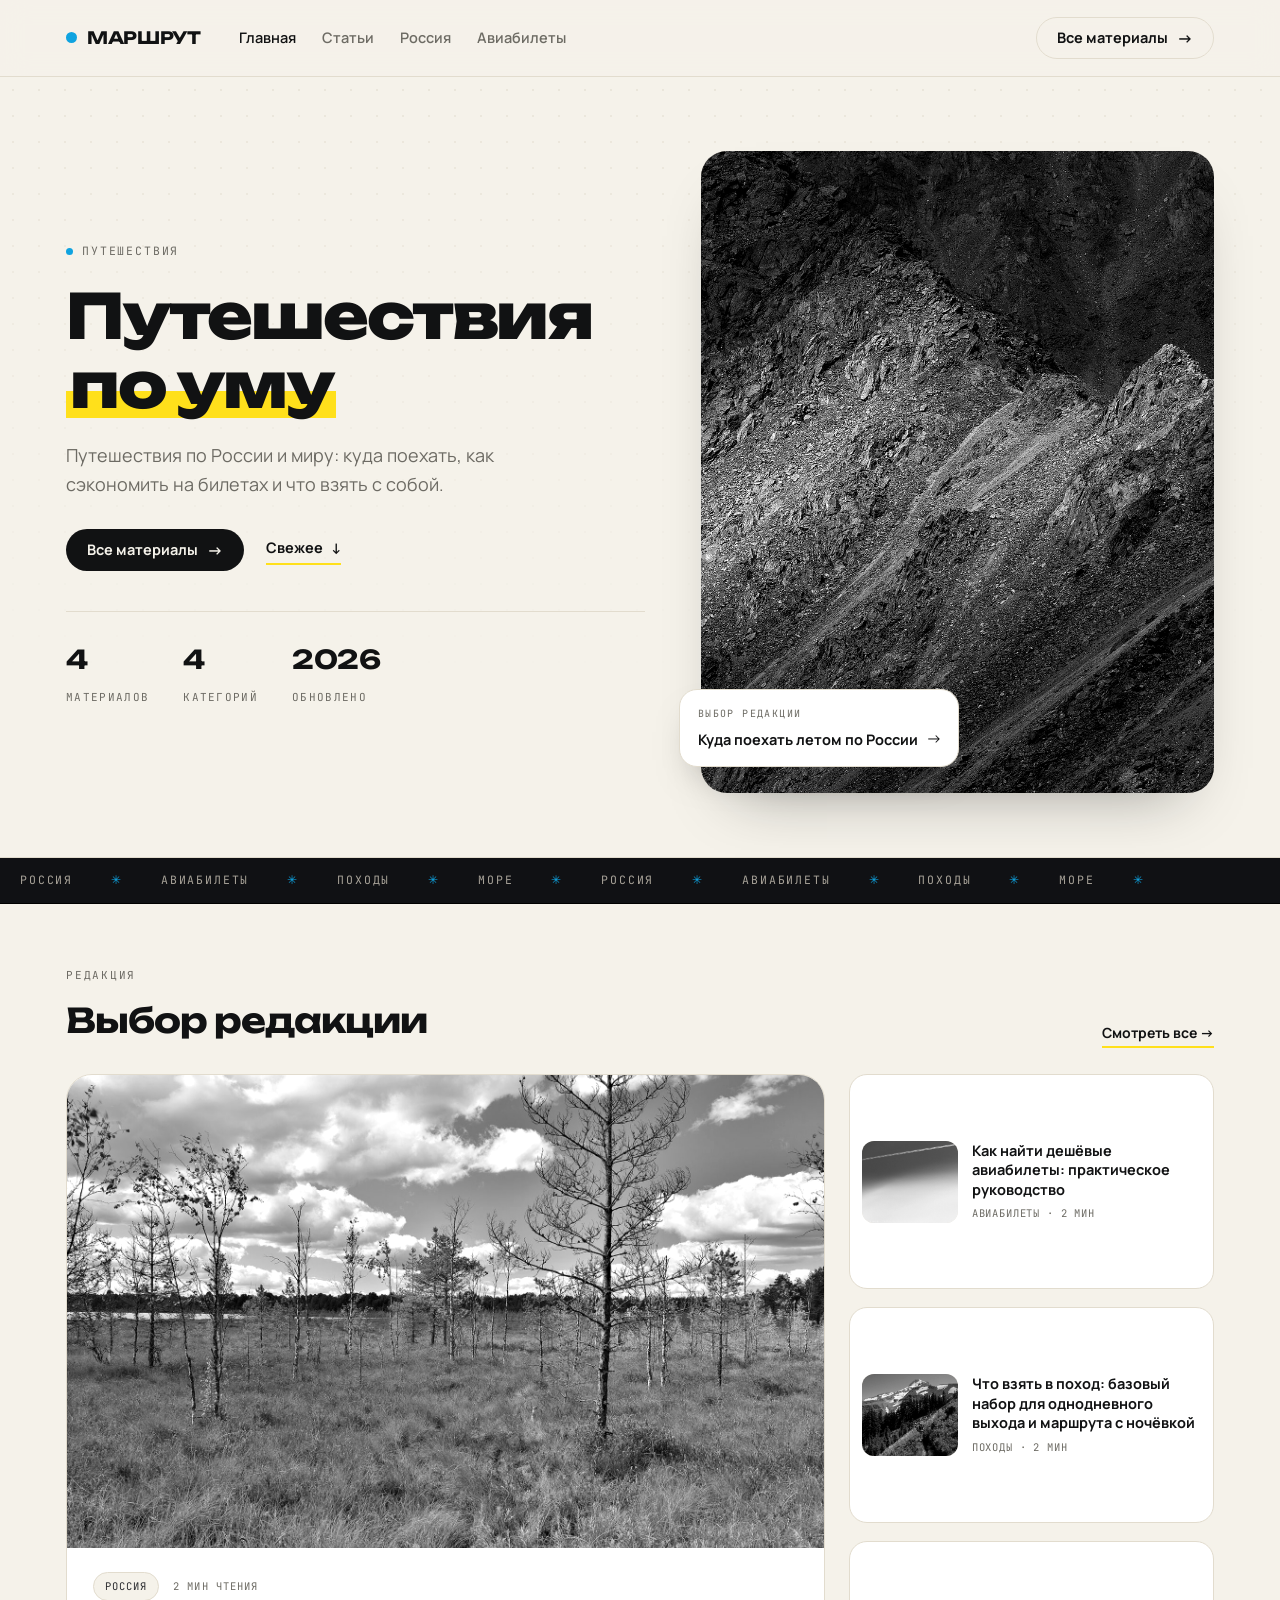
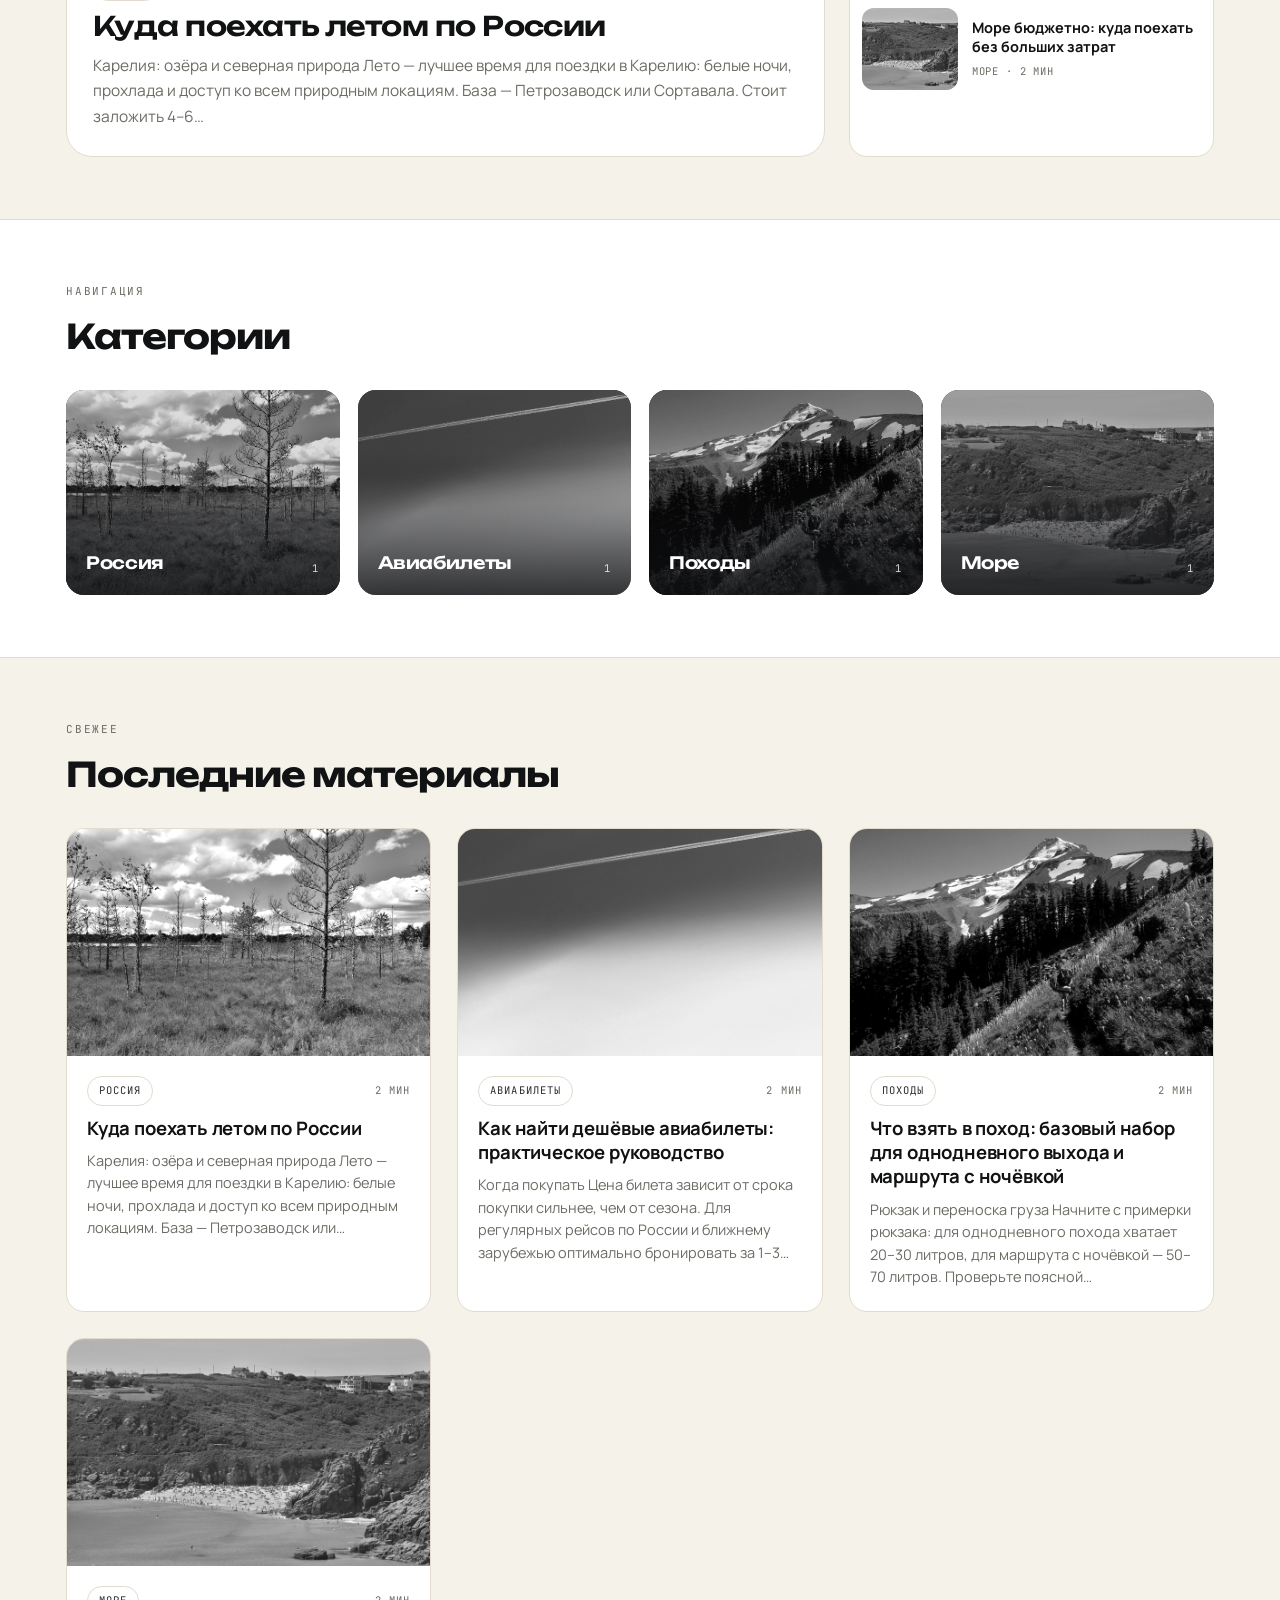
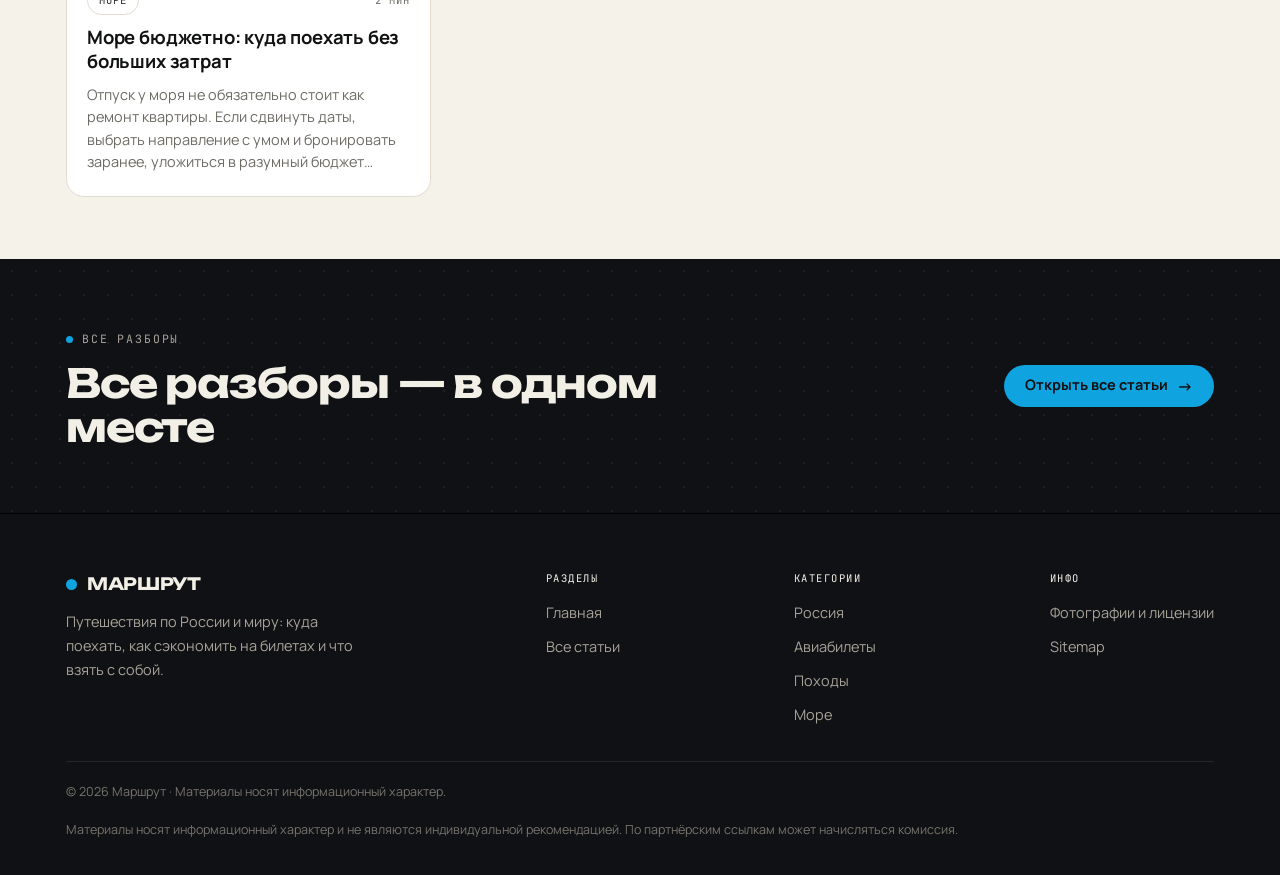
==== index.html @ edaa0ed2 "deploy travel" ====
<!doctype html>
<html lang="ru">
<head>
<meta charset="utf-8">
<meta name="viewport" content="width=device-width, initial-scale=1">
<title>Маршрут</title>
<meta name="description" content="Куда поехать, как найти дешёвые билеты и собраться в поездку.">
<meta name="keywords" content="путешествия, билеты, поход, отпуск, маршруты, Россия">
<meta name="robots" content="index, follow">
<meta property="og:title" content="Маршрут">
<meta property="og:description" content="Куда поехать, как найти дешёвые билеты и собраться в поездку.">
<meta property="og:type" content="website">
<meta property="og:site_name" content="Маршрут">
<meta property="og:image" content="https://gogi29.github.io/travel/img/cover.jpg"><meta name="twitter:card" content="summary_large_image">
<meta name="theme-color" content="#F5F2EA">
<link rel="canonical" href="https://gogi29.github.io/travel/index.html">
<link rel="icon" href="data:image/svg+xml,<svg xmlns='http://www.w3.org/2000/svg' viewBox='0 0 100 100'><rect width='100' height='100' rx='26' fill='%23111213'/><circle cx='50' cy='50' r='21' fill='%23FFD23F'/></svg>">
<link rel="preconnect" href="https://fonts.googleapis.com">
<link rel="preconnect" href="https://fonts.gstatic.com" crossorigin>
<link href="https://fonts.googleapis.com/css2?family=Lora:ital,wght@0,500;1,500&family=Manrope:wght@400;500;600;700;800&family=Unbounded:wght@400;500;600;700;800&family=JetBrains+Mono:wght@400;500&display=swap" rel="stylesheet">
<link rel="stylesheet" href="style.css">
<style>:root{--acc:#0FA3E0;--acc-ink:#111213;}</style>
</head>
<body><header class="hdr"><div class="wrap hdr-in">
<a class="brand" href="index.html"><i></i>Маршрут</a>
<nav class="nav"><a href="index.html" class="on">Главная</a><a href="all.html" class="">Статьи</a><a href="all.html">Россия</a><a href="all.html">Авиабилеты</a></nav>
<a class="btn btn-ghost" href="all.html">Все материалы <span class="ar">→</span></a>
</div></header><section class="hero"><div class="wrap hero-grid">
<div class="hero-copy">
  <div class="eyebrow"><b></b>путешествия</div>
  <h1>Путешествия <span class="hl">по уму</span></h1>
  <p class="hero-p">Путешествия по России и миру: куда поехать, как сэкономить на билетах и что взять с собой.</p>
  <div class="hero-actions">
    <a class="btn btn-solid" href="all.html">Все материалы <span class="ar">→</span></a>
    <a class="link-arrow" href="#latest">Свежее <span>↓</span></a>
  </div>
  <div class="stats">
  <div class="stat"><b>4</b><span>материалов</span></div>
  <div class="stat"><b>4</b><span>категорий</span></div>
  <div class="stat"><b>2026</b><span>обновлено</span></div>
</div>
</div>
<div class="hero-media">
  <div class="frame"><img src="img/cover.jpg" alt="Маршрут"></div>
  <a class="hero-card" href="kuda-poehat-letom-po-rossii.html">
  <span class="mini-label">Выбор редакции</span>
  <b>Куда поехать летом по России</b>
  <span class="ar">→</span>
</a>
</div>
</div></section>
<div class="ticker"><div class="ticker-track"><span>Россия</span><b>✳</b><span>Авиабилеты</span><b>✳</b><span>Походы</span><b>✳</b><span>Море</span><b>✳</b><span>Россия</span><b>✳</b><span>Авиабилеты</span><b>✳</b><span>Походы</span><b>✳</b><span>Море</span><b>✳</b></div></div>
<section class="sec"><div class="wrap">
  <div class="sec-head"><div><div class="kicker">Редакция</div><h2>Выбор редакции</h2></div><a class="more" href="all.html">Смотреть все →</a></div>
  <div class="feature">
  <a class="feature-main" href="kuda-poehat-letom-po-rossii.html">
    <div class="pic "><img src="img/01-letom-po-rossii.jpg" alt="Куда поехать летом по России" loading="lazy" decoding="async"></div>
    <div class="feature-txt">
      <div class="meta-line"><span class="chip">Россия</span><span>2 мин чтения</span></div>
      <h3>Куда поехать летом по России</h3>
      <p>Карелия: озёра и северная природа Лето — лучшее время для поездки в Карелию: белые ночи, прохлада и доступ ко всем природным локациям. База — Петрозаводск или Сортавала. Стоит заложить 4–6…</p>
    </div>
  </a>
  <div class="feature-side"><a class="mini" href="kak-nayti-deshevye-aviabilety-prakticheskoe-rukovodstvo.html">
  <div class="pic "><img src="img/02-deshevye-bilety.jpg" alt="Как найти дешёвые авиабилеты: практическое руководство" loading="lazy" decoding="async"></div>
  <div><b>Как найти дешёвые авиабилеты: практическое руководство</b><span class="meta">Авиабилеты · 2 мин</span></div>
</a><a class="mini" href="chto-vzyat-v-pohod-bazovyy-nabor-dlya-odnodnevnogo-vyhoda-i-marshruta-s-nochevko.html">
  <div class="pic "><img src="img/03-pohod.jpg" alt="Что взять в поход: базовый набор для однодневного выхода и маршрута с ночёвкой" loading="lazy" decoding="async"></div>
  <div><b>Что взять в поход: базовый набор для однодневного выхода и маршрута с ночёвкой</b><span class="meta">Походы · 2 мин</span></div>
</a><a class="mini" href="more-byudzhetno-kuda-poehat-bez-bolshih-zatrat.html">
  <div class="pic "><img src="img/04-more-byudzhetno.jpg" alt="Море бюджетно: куда поехать без больших затрат" loading="lazy" decoding="async"></div>
  <div><b>Море бюджетно: куда поехать без больших затрат</b><span class="meta">Море · 2 мин</span></div>
</a></div>
</div>
</div></section>
<section class="sec" style="background:var(--card);border-top:1px solid var(--line);border-bottom:1px solid var(--line)"><div class="wrap">
  <div class="sec-head"><div><div class="kicker">Навигация</div><h2>Категории</h2></div></div>
  <div class="cats"><a class="cat" href="all.html"><img src="img/01-letom-po-rossii.jpg" alt="Россия" loading="lazy"><span class="in"><span class="nm">Россия</span><span class="ct">1</span></span></a><a class="cat" href="all.html"><img src="img/02-deshevye-bilety.jpg" alt="Авиабилеты" loading="lazy"><span class="in"><span class="nm">Авиабилеты</span><span class="ct">1</span></span></a><a class="cat" href="all.html"><img src="img/03-pohod.jpg" alt="Походы" loading="lazy"><span class="in"><span class="nm">Походы</span><span class="ct">1</span></span></a><a class="cat" href="all.html"><img src="img/04-more-byudzhetno.jpg" alt="Море" loading="lazy"><span class="in"><span class="nm">Море</span><span class="ct">1</span></span></a></div>
</div></section>
<section class="sec" id="latest"><div class="wrap">
  <div class="sec-head"><div><div class="kicker">Свежее</div><h2>Последние материалы</h2></div></div>
  <div class="grid"><article class="card">
  <a href="kuda-poehat-letom-po-rossii.html"><div class="pic "><img src="img/01-letom-po-rossii.jpg" alt="Куда поехать летом по России" loading="lazy" decoding="async"></div></a>
  <div class="body">
    <div class="meta-line"><span class="chip">Россия</span><span>2 мин</span></div>
    <h3><a href="kuda-poehat-letom-po-rossii.html">Куда поехать летом по России</a></h3>
    <p class="ex">Карелия: озёра и северная природа Лето — лучшее время для поездки в Карелию: белые ночи, прохлада и доступ ко всем природным локациям. База — Петрозаводск или…</p>
  </div>
</article><article class="card">
  <a href="kak-nayti-deshevye-aviabilety-prakticheskoe-rukovodstvo.html"><div class="pic "><img src="img/02-deshevye-bilety.jpg" alt="Как найти дешёвые авиабилеты: практическое руководство" loading="lazy" decoding="async"></div></a>
  <div class="body">
    <div class="meta-line"><span class="chip">Авиабилеты</span><span>2 мин</span></div>
    <h3><a href="kak-nayti-deshevye-aviabilety-prakticheskoe-rukovodstvo.html">Как найти дешёвые авиабилеты: практическое руководство</a></h3>
    <p class="ex">Когда покупать Цена билета зависит от срока покупки сильнее, чем от сезона. Для регулярных рейсов по России и ближнему зарубежью оптимально бронировать за 1–3…</p>
  </div>
</article><article class="card">
  <a href="chto-vzyat-v-pohod-bazovyy-nabor-dlya-odnodnevnogo-vyhoda-i-marshruta-s-nochevko.html"><div class="pic "><img src="img/03-pohod.jpg" alt="Что взять в поход: базовый набор для однодневного выхода и маршрута с ночёвкой" loading="lazy" decoding="async"></div></a>
  <div class="body">
    <div class="meta-line"><span class="chip">Походы</span><span>2 мин</span></div>
    <h3><a href="chto-vzyat-v-pohod-bazovyy-nabor-dlya-odnodnevnogo-vyhoda-i-marshruta-s-nochevko.html">Что взять в поход: базовый набор для однодневного выхода и маршрута с ночёвкой</a></h3>
    <p class="ex">Рюкзак и переноска груза Начните с примерки рюкзака: для однодневного похода хватает 20–30 литров, для маршрута с ночёвкой — 50–70 литров. Проверьте поясной…</p>
  </div>
</article><article class="card">
  <a href="more-byudzhetno-kuda-poehat-bez-bolshih-zatrat.html"><div class="pic "><img src="img/04-more-byudzhetno.jpg" alt="Море бюджетно: куда поехать без больших затрат" loading="lazy" decoding="async"></div></a>
  <div class="body">
    <div class="meta-line"><span class="chip">Море</span><span>2 мин</span></div>
    <h3><a href="more-byudzhetno-kuda-poehat-bez-bolshih-zatrat.html">Море бюджетно: куда поехать без больших затрат</a></h3>
    <p class="ex">Отпуск у моря не обязательно стоит как ремонт квартиры. Если сдвинуть даты, выбрать направление с умом и бронировать заранее, уложиться в разумный бюджет…</p>
  </div>
</article></div>
</div></section>
<section class="band"><div class="wrap band-in">
  <div><div class="eyebrow"><b></b>все разборы</div><h2>Все разборы — в одном месте</h2></div>
  <a class="btn btn-accent" href="all.html">Открыть все статьи <span class="ar">→</span></a>
</div></section><footer class="ft"><div class="wrap">
<div class="ft-grid">
  <div style="max-width:340px">
    <a class="brand" href="index.html"><i></i>Маршрут</a>
    <p>Путешествия по России и миру: куда поехать, как сэкономить на билетах и что взять с собой.</p>
  </div>
  <div class="ft-col"><b>Разделы</b><a href="index.html">Главная</a><a href="all.html">Все статьи</a></div>
  <div class="ft-col"><b>Категории</b><a href="all.html">Россия</a><a href="all.html">Авиабилеты</a><a href="all.html">Походы</a><a href="all.html">Море</a></div>
  <div class="ft-col"><b>Инфо</b><a href="credits.html">Фотографии и лицензии</a><a href="sitemap.xml">Sitemap</a></div>
</div>
<div class="ft-bottom">
  <div>© 2026 Маршрут · Материалы носят информационный характер.</div>
  <div>Материалы носят информационный характер и не являются индивидуальной рекомендацией. По партнёрским ссылкам может начисляться комиссия.</div>
</div>
</div></footer>
</body></html>
---- style.css ----
:root{
  --paper:#F5F2EA; --card:#FFFFFF; --ink:#111213; --ink2:#2C2D31; --mut:#6D6B64;
  --line:#E2DCCE; --line2:#EAE5D9; --acc:#FFD23F; --acc-ink:#111213; --hl:#FFE01B;
  --dark:#101114; --dark-fg:#F2EFE7; --dark-mut:#A8A399;
  --r-lg:26px; --r-md:18px; --r-sm:12px;
  --shadow:0 30px 60px -34px rgba(17,18,19,.42);
  --font-d:'Unbounded','Manrope',system-ui,sans-serif;
  --font-b:'Manrope',system-ui,-apple-system,'Segoe UI',Arial,sans-serif;
  --font-s:'Lora',Georgia,'Times New Roman',serif;
  --font-m:'JetBrains Mono',ui-monospace,'Cascadia Mono',Consolas,monospace;
}
*{box-sizing:border-box}
html{scroll-behavior:smooth;-webkit-text-size-adjust:100%}
body{margin:0;background:var(--paper);color:var(--ink);font:17px/1.65 var(--font-b);-webkit-font-smoothing:antialiased}
img{max-width:100%;display:block}
a{color:inherit;text-decoration:none}
::selection{background:var(--hl);color:var(--acc-ink)}
.wrap{max-width:1200px;margin:0 auto;padding:0 26px}
.wrap-narrow{max-width:900px;margin:0 auto;padding:0 26px}

/* ---------- header ---------- */
.hdr{position:sticky;top:0;z-index:60;background:rgba(245,242,234,.86);backdrop-filter:saturate(140%) blur(14px);border-bottom:1px solid var(--line)}
.hdr-in{display:flex;align-items:center;gap:30px;height:76px}
.brand{display:inline-flex;align-items:center;gap:10px;font-family:var(--font-d);font-weight:700;font-size:17px;letter-spacing:-.02em;text-transform:uppercase}
.brand i{width:11px;height:11px;border-radius:50%;background:var(--acc);display:inline-block}
.nav{display:flex;gap:26px;margin-left:8px;font-size:14.5px;font-weight:600;color:var(--mut)}
.nav a{transition:color .18s}
.nav a:hover,.nav a.on{color:var(--ink)}
.hdr .btn{margin-left:auto}
.btn{display:inline-flex;align-items:center;gap:9px;padding:12px 20px;border-radius:999px;font-size:14.5px;font-weight:700;line-height:1;border:1px solid transparent;transition:transform .18s,background .18s,color .18s,border-color .18s;white-space:nowrap}
.btn:hover{transform:translateY(-1px)}
.btn-solid{background:var(--ink);color:var(--paper)}
.btn-accent{background:var(--acc);color:var(--acc-ink)}
.btn-ghost{border-color:var(--line);color:var(--ink);background:transparent}
.btn-ghost:hover{background:var(--card);border-color:var(--ink)}
.btn .ar{font-size:16px}

/* ---------- hero ---------- */
.hero{position:relative;overflow:hidden;border-bottom:1px solid var(--line)}
.hero:before{content:"";position:absolute;inset:0;pointer-events:none;
  background-image:radial-gradient(circle,var(--line) 1px,transparent 1.4px);background-size:26px 26px;
  -webkit-mask-image:linear-gradient(180deg,rgba(0,0,0,.55),transparent 78%);
  mask-image:linear-gradient(180deg,rgba(0,0,0,.55),transparent 78%)}
.hero-grid{position:relative;display:grid;grid-template-columns:1.06fr .94fr;gap:56px;align-items:center;padding:74px 26px 64px}
.eyebrow{display:inline-flex;align-items:center;gap:9px;font-family:var(--font-m);font-size:11.5px;letter-spacing:.16em;text-transform:uppercase;color:var(--mut)}
.eyebrow b{width:7px;height:7px;border-radius:50%;background:var(--acc);display:inline-block}
.hero h1{font-family:var(--font-d);font-weight:800;font-size:clamp(34px,5.2vw,62px);line-height:1.12;letter-spacing:-.035em;margin:18px 0 22px;max-width:16ch;text-wrap:balance}
.hl{background:linear-gradient(transparent 58%,var(--hl) 58%,var(--hl) 94%,transparent 94%);padding:0 .06em}
.hero-p{font-size:18px;line-height:1.6;color:var(--mut);max-width:44ch;margin:0 0 30px}
.hero-actions{display:flex;align-items:center;gap:22px;flex-wrap:wrap}
.link-arrow{font-size:14.5px;font-weight:700;display:inline-flex;gap:8px;align-items:center;border-bottom:2px solid var(--hl);padding-bottom:3px}
.stats{display:flex;gap:34px;margin-top:40px;padding-top:26px;border-top:1px solid var(--line);flex-wrap:wrap}
.stat b{display:block;font-family:var(--font-d);font-weight:700;font-size:26px;letter-spacing:-.02em}
.stat span{font-family:var(--font-m);font-size:11px;letter-spacing:.12em;text-transform:uppercase;color:var(--mut)}
.hero-media{position:relative}
.hero-media .frame{border-radius:var(--r-lg);overflow:hidden;box-shadow:var(--shadow);aspect-ratio:4/5;background:var(--line2)}
.hero-media img{width:100%;height:100%;object-fit:cover;filter:grayscale(1) contrast(1.06) brightness(1.02);transition:filter .45s ease}
.hero-media:hover img{filter:grayscale(0) contrast(1.02)}
.hero-card{position:absolute;left:-22px;bottom:26px;max-width:302px;background:var(--card);border:1px solid var(--line);border-radius:var(--r-md);padding:16px 18px 16px;box-shadow:0 18px 40px -22px rgba(17,18,19,.5);display:block;transition:transform .2s}
.hero-card:hover{transform:translateY(-3px)}
.hero-card .mini-label{font-family:var(--font-m);font-size:10px;letter-spacing:.14em;text-transform:uppercase;color:var(--mut);display:block;margin-bottom:7px}
.hero-card b{font-size:14.5px;line-height:1.35;display:block;font-weight:700;padding-right:22px}
.hero-card .ar{position:absolute;right:16px;bottom:14px;font-size:16px}

/* ---------- ticker ---------- */
.ticker{background:var(--dark);color:var(--dark-fg);overflow:hidden;border-bottom:1px solid #000}
.ticker-track{display:flex;gap:38px;padding:13px 0 13px 20px;width:max-content;animation:slide 34s linear infinite;font-family:var(--font-m);font-size:11.5px;letter-spacing:.16em;text-transform:uppercase;color:var(--dark-mut)}
.ticker-track b{color:var(--acc);font-weight:400}
@keyframes slide{to{transform:translateX(-50%)}}
@media(prefers-reduced-motion:reduce){.ticker-track{animation:none}}

/* ---------- sections ---------- */
.sec{padding:62px 0}
.sec-head{display:flex;align-items:flex-end;justify-content:space-between;gap:20px;margin-bottom:26px}
.sec-head h2{font-family:var(--font-d);font-weight:700;font-size:clamp(24px,3vw,34px);letter-spacing:-.03em;margin:0}
.sec-head .kicker{font-family:var(--font-m);font-size:11px;letter-spacing:.16em;text-transform:uppercase;color:var(--mut);margin-bottom:8px}
.more{font-size:14px;font-weight:700;display:inline-flex;gap:7px;align-items:center;border-bottom:2px solid var(--hl);padding-bottom:2px}

/* ---------- feature ---------- */
.feature{display:grid;grid-template-columns:1.35fr .65fr;gap:24px}
.feature-main{position:relative;border-radius:var(--r-lg);overflow:hidden;background:var(--card);border:1px solid var(--line);display:flex;flex-direction:column}
.feature-main .pic{aspect-ratio:16/10;overflow:hidden;background:var(--line2)}
.feature-main img{width:100%;height:100%;object-fit:cover;filter:grayscale(1) contrast(1.05);transition:transform .5s ease,filter .45s ease}
.feature-main:hover img{transform:scale(1.03);filter:grayscale(0) contrast(1.02)}
.feature-txt{padding:24px 26px 26px;display:flex;flex-direction:column;gap:10px}
.feature-txt h3{font-family:var(--font-d);font-weight:600;font-size:clamp(20px,2.2vw,27px);line-height:1.18;letter-spacing:-.02em;margin:0}
.feature-txt p{margin:0;color:var(--mut);font-size:15.5px}
.feature-side{display:flex;flex-direction:column;gap:18px}
.mini{display:grid;grid-template-columns:96px 1fr;gap:14px;align-items:center;background:var(--card);border:1px solid var(--line);border-radius:var(--r-md);padding:12px;transition:transform .2s,border-color .2s;flex:1}
.mini:hover{transform:translateY(-2px);border-color:var(--ink)}
.mini .pic{width:96px;height:82px;border-radius:12px;overflow:hidden;background:var(--line2)}
.mini img{width:100%;height:100%;object-fit:cover;filter:grayscale(1) contrast(1.05);transition:filter .4s ease}
.mini:hover img{filter:grayscale(0)}
.mini b{font-size:14.5px;line-height:1.35;display:block;font-weight:700}
.mini .meta{font-family:var(--font-m);font-size:10.5px;letter-spacing:.08em;text-transform:uppercase;color:var(--mut);margin-top:6px;display:block}

/* ---------- chips / meta ---------- */
.chip{display:inline-flex;align-items:center;padding:5px 11px;border-radius:999px;background:var(--paper);border:1px solid var(--line);font-family:var(--font-m);font-size:10.5px;letter-spacing:.1em;text-transform:uppercase;color:var(--ink2)}
.meta-line{display:flex;gap:14px;align-items:center;font-family:var(--font-m);font-size:10.5px;letter-spacing:.1em;text-transform:uppercase;color:var(--mut)}

/* ---------- categories ---------- */
.cats{display:grid;grid-template-columns:repeat(auto-fit,minmax(215px,1fr));gap:18px}
.cat{position:relative;border-radius:var(--r-md);overflow:hidden;aspect-ratio:4/3;display:flex;align-items:flex-end;background:var(--ink)}
.cat img{position:absolute;inset:0;width:100%;height:100%;object-fit:cover;opacity:.85;filter:grayscale(1) contrast(1.06);transition:transform .5s,opacity .3s,filter .45s ease}
.cat:after{content:"";position:absolute;inset:0;background:linear-gradient(180deg,rgba(16,17,20,0) 30%,rgba(16,17,20,.82))}
.cat:hover img{transform:scale(1.05);opacity:.95;filter:grayscale(0)}
.cat .in{position:relative;z-index:2;padding:18px 20px;color:#fff;display:flex;align-items:flex-end;justify-content:space-between;width:100%;gap:8px}
.cat .nm{font-family:var(--font-d);font-weight:600;font-size:17px;letter-spacing:-.02em}
.cat .ct{font-family:var(--font-m);font-size:10.5px;letter-spacing:.1em;text-transform:uppercase;opacity:.8}

/* ---------- cards grid ---------- */
.grid{display:grid;grid-template-columns:repeat(auto-fill,minmax(300px,1fr));gap:26px}
.card{display:flex;flex-direction:column;background:var(--card);border:1px solid var(--line);border-radius:var(--r-md);overflow:hidden;transition:transform .22s,border-color .22s;height:100%}
.card:hover{transform:translateY(-3px);border-color:var(--ink)}
.card .pic{aspect-ratio:16/10;overflow:hidden;background:var(--line2)}
.card .pic img{width:100%;height:100%;object-fit:cover;filter:grayscale(1) contrast(1.05);transition:transform .55s,filter .45s ease}
.card:hover .pic img{transform:scale(1.04);filter:grayscale(0) contrast(1.02)}
.card .body{padding:18px 20px 22px;display:flex;flex-direction:column;gap:10px;flex:1}
.card h3{font-size:18.5px;line-height:1.32;font-weight:700;margin:0;letter-spacing:-.01em}
.card .ex{color:var(--mut);font-size:14.5px;line-height:1.55;flex:1;margin:0}
.card .meta-line{justify-content:space-between;margin-top:2px}
.card .chip{background:transparent}

/* ---------- band ---------- */
.band{background:var(--dark);color:var(--dark-fg);padding:64px 0;position:relative;overflow:hidden}
.band:before{content:"";position:absolute;inset:0;background-image:radial-gradient(circle,rgba(255,255,255,.09) 1px,transparent 1.4px);background-size:24px 24px;opacity:.7}
.band-in{position:relative;display:flex;align-items:center;justify-content:space-between;gap:40px;flex-wrap:wrap}
.band h2{font-family:var(--font-d);font-weight:700;font-size:clamp(24px,3.4vw,40px);line-height:1.1;letter-spacing:-.03em;margin:10px 0 0;max-width:20ch}
.band .eyebrow{color:var(--dark-mut)}
.band .eyebrow b{background:var(--acc)}

/* ---------- footer ---------- */
.ft{background:var(--dark);color:var(--dark-fg);padding:56px 0 34px;border-top:1px solid #000}
.ft-grid{display:flex;gap:60px;justify-content:space-between;flex-wrap:wrap;margin-bottom:34px}
.ft .brand{color:var(--dark-fg)}
.ft .brand i{background:var(--acc)}
.ft p{color:var(--dark-mut);font-size:14.5px;max-width:34ch;margin:12px 0 0}
.ft-col{display:flex;flex-direction:column;gap:10px;font-size:14.5px;color:var(--dark-mut)}
.ft-col b{color:var(--dark-fg);font-family:var(--font-m);font-size:10.5px;letter-spacing:.14em;text-transform:uppercase;margin-bottom:4px;font-weight:400}
.ft-col a:hover{color:var(--acc)}
.ft-bottom{border-top:1px solid #24262B;padding-top:20px;display:flex;justify-content:space-between;gap:18px;flex-wrap:wrap;font-size:12.5px;color:#77746D}
.ft-bottom a{color:#9A968D}

/* ---------- article ---------- */
.crumbs{display:flex;gap:10px;align-items:center;font-family:var(--font-m);font-size:10.5px;letter-spacing:.1em;text-transform:uppercase;color:var(--mut);padding-top:26px}
.crumbs a:hover{color:var(--ink)}
.art-head{padding:26px 0 34px}
.art-head h1{font-family:var(--font-d);font-weight:800;font-size:clamp(28px,4.4vw,52px);line-height:1.12;letter-spacing:-.035em;margin:16px 0 18px;max-width:26ch;text-wrap:balance}
.art-head .meta-line{flex-wrap:wrap}
.art-cover{margin:0 auto 8px;max-width:1200px;padding:0 26px}
.art-cover .pic{border-radius:var(--r-lg);overflow:hidden;aspect-ratio:16/8;background:var(--line2);box-shadow:var(--shadow)}
.art-cover img{width:100%;height:100%;object-fit:cover;filter:grayscale(1) contrast(1.05)}
.art-grid{display:grid;grid-template-columns:250px 1fr;gap:56px;padding-top:44px;align-items:start}
.art-aside{position:sticky;top:104px}
.toc{border-top:2px solid var(--ink);padding-top:14px}
.toc .t{font-family:var(--font-m);font-size:10.5px;letter-spacing:.16em;text-transform:uppercase;color:var(--mut);margin-bottom:14px}
.toc a{display:block;font-size:13.5px;line-height:1.45;color:var(--ink2);padding:7px 0;border-bottom:1px solid var(--line2);transition:color .18s}
.toc a:hover{color:var(--ink)}
.art-body{max-width:740px;font-size:17.5px;line-height:1.78}
.art-body>p:first-of-type{font-family:var(--font-s);font-size:20.5px;line-height:1.6;color:var(--ink2);font-weight:500}
.art-body p{margin:20px 0}
.art-body h2{font-family:var(--font-d);font-weight:600;font-size:clamp(21px,2.4vw,28px);line-height:1.24;letter-spacing:-.025em;margin:44px 0 14px}
.art-body h2:before{content:"";display:block;width:46px;height:4px;background:var(--acc);border-radius:2px;margin-bottom:16px}
.art-body h3{font-size:19.5px;line-height:1.35;font-weight:700;margin:32px 0 10px;letter-spacing:-.01em}
.art-body ul,.art-body ol{margin:18px 0;padding-left:24px}
.art-body li{margin:9px 0}
.art-body li::marker{color:var(--acc);font-weight:700}
.art-body a{border-bottom:1.5px solid var(--hl);font-weight:600}
.art-body a:hover{background:var(--hl)}
.art-body strong{font-weight:700}
.art-body blockquote{margin:30px 0;padding:22px 26px;border-radius:var(--r-md);background:var(--card);border:1px solid var(--line);border-left:5px solid var(--acc);font-family:var(--font-s);font-size:19px;line-height:1.55;color:var(--ink2)}
.art-body blockquote p{margin:0}
.art-body table{border-collapse:collapse;width:100%;margin:24px 0;font-size:15px;background:var(--card);border-radius:var(--r-sm);overflow:hidden}
.art-body th,.art-body td{border-bottom:1px solid var(--line);padding:11px 14px;text-align:left}
.art-body th{background:var(--paper);font-family:var(--font-m);font-size:11px;letter-spacing:.08em;text-transform:uppercase;color:var(--mut);font-weight:400}
.art-body code{background:var(--card);border:1px solid var(--line);border-radius:6px;padding:2px 6px;font-family:var(--font-m);font-size:.9em}
.art-body h2,.art-body h3,#latest{scroll-margin-top:104px}
.fig{margin:32px 0}
.fig .pic{border-radius:var(--r-md);overflow:hidden;aspect-ratio:16/9;background:var(--line2)}
.fig img{width:100%;height:100%;object-fit:cover;filter:grayscale(1) contrast(1.05)}
.fig figcaption{font-family:var(--font-m);font-size:10.5px;letter-spacing:.06em;color:var(--mut);margin-top:9px}
.aff{margin:36px 0;background:var(--acc);color:var(--acc-ink);border-radius:var(--r-md);padding:26px 28px}
.aff b{display:block;font-family:var(--font-d);font-weight:700;font-size:17px;margin-bottom:8px;letter-spacing:-.01em}
.aff p{margin:0 0 16px;font-size:15px;line-height:1.55;color:var(--acc-ink);opacity:.85}
.aff .btn{background:var(--ink);color:var(--paper)}
.also{padding:0 0 70px}

/* ---------- credits ---------- */
.credits{max-width:860px;margin:0 auto;padding:44px 26px 70px}
.credits h1{font-family:var(--font-d);font-weight:800;font-size:clamp(26px,3.4vw,40px);letter-spacing:-.03em;margin:10px 0 12px}
.credits p{color:var(--mut)}
.credits ul{list-style:none;padding:0;margin:28px 0}
.credits li{padding:13px 0;border-bottom:1px solid var(--line);font-size:14.5px;display:flex;justify-content:space-between;gap:18px;flex-wrap:wrap}
.credits li span{color:var(--mut);font-size:13px}
.credits a{border-bottom:1.5px solid var(--hl)}

/* ---------- responsive ---------- */
@media(max-width:1000px){
  .hero-grid{grid-template-columns:1fr;gap:36px;padding:52px 26px 48px}
  .hero-media{max-width:520px}
  .hero-card{left:14px;bottom:14px}
  .feature{grid-template-columns:1fr}
  .art-grid{grid-template-columns:1fr;gap:26px}
  .art-aside{position:static;order:2}
  .toc{display:none}
}
@media(max-width:760px){
  body{font-size:16px}
  .nav{display:none}
  .hdr-in{height:66px;gap:14px}
  .sec{padding:44px 0}
  .grid{grid-template-columns:1fr;gap:20px}
  .art-cover{padding:0 18px}
  .art-cover .pic{aspect-ratio:4/3}
  .art-body{font-size:16.5px}
  .stats{gap:22px}
  .ft-grid{gap:34px}
  .band-in{flex-direction:column;align-items:flex-start}
}
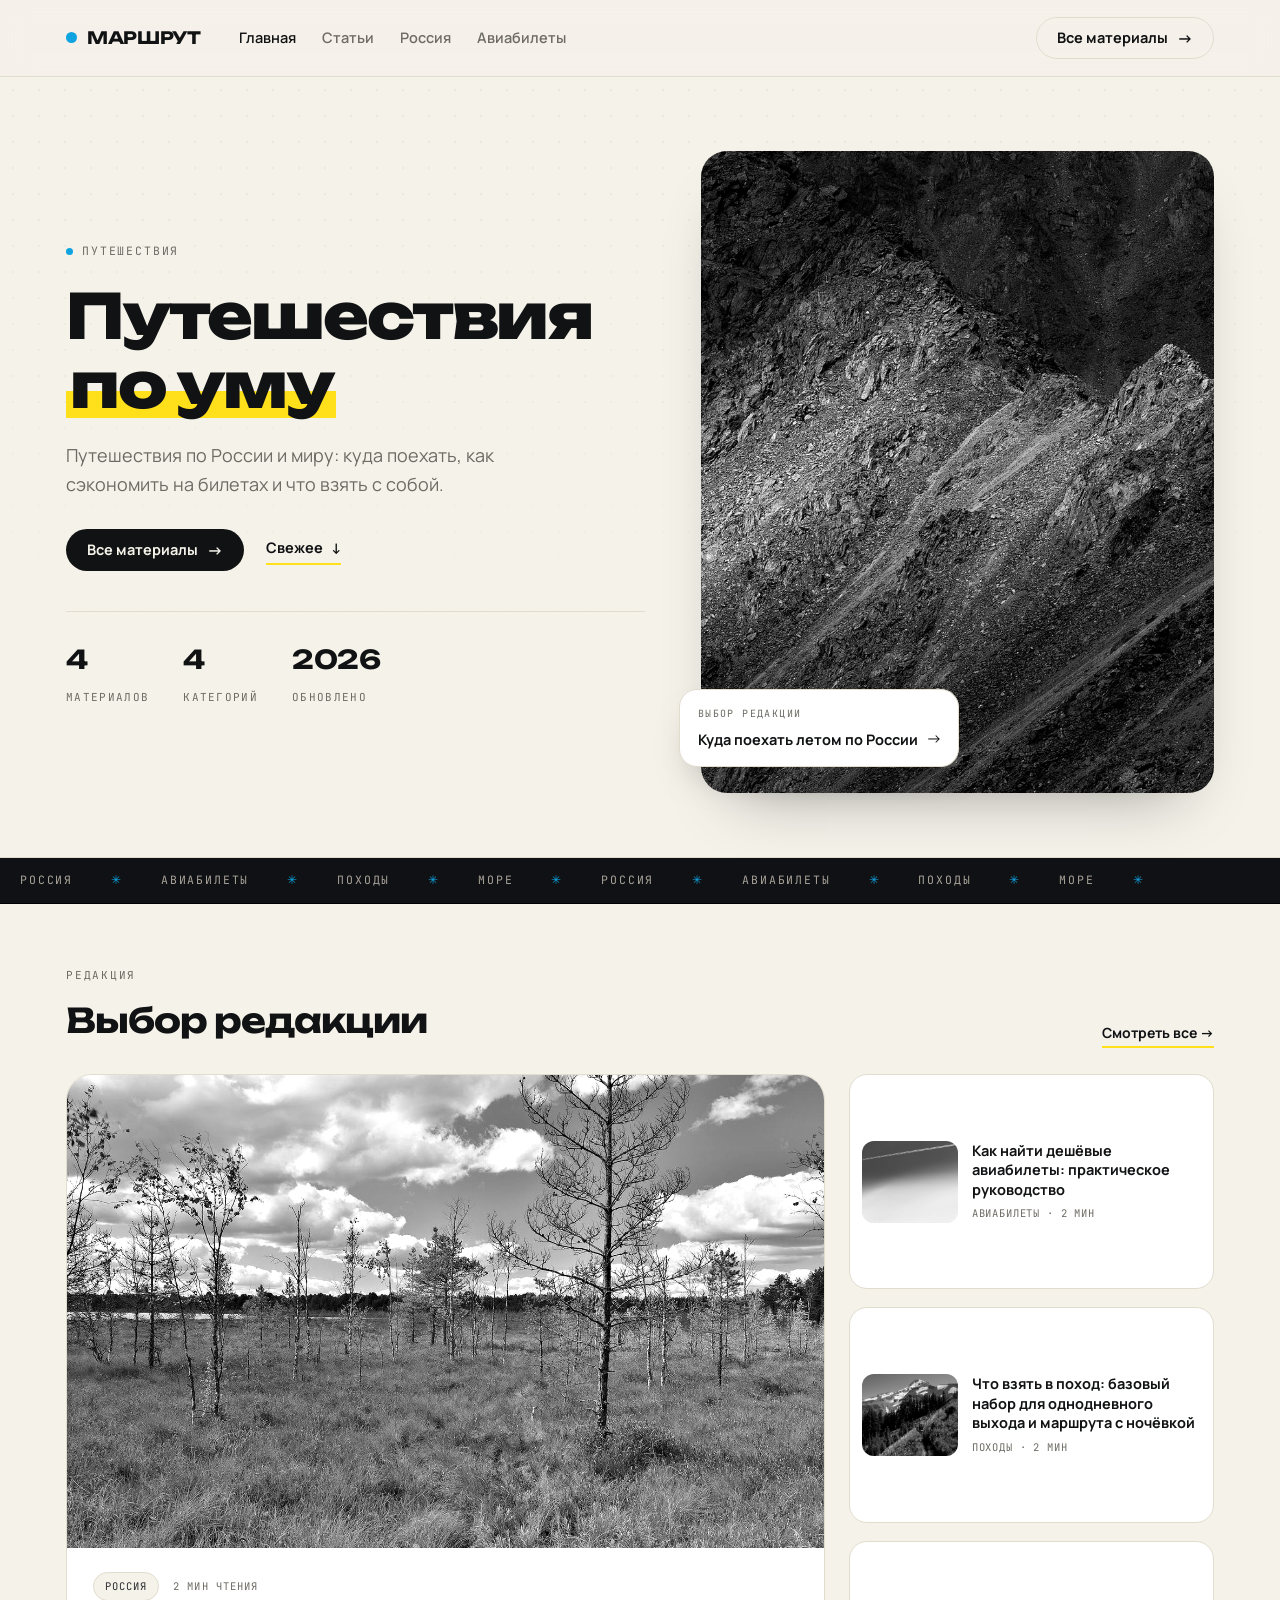
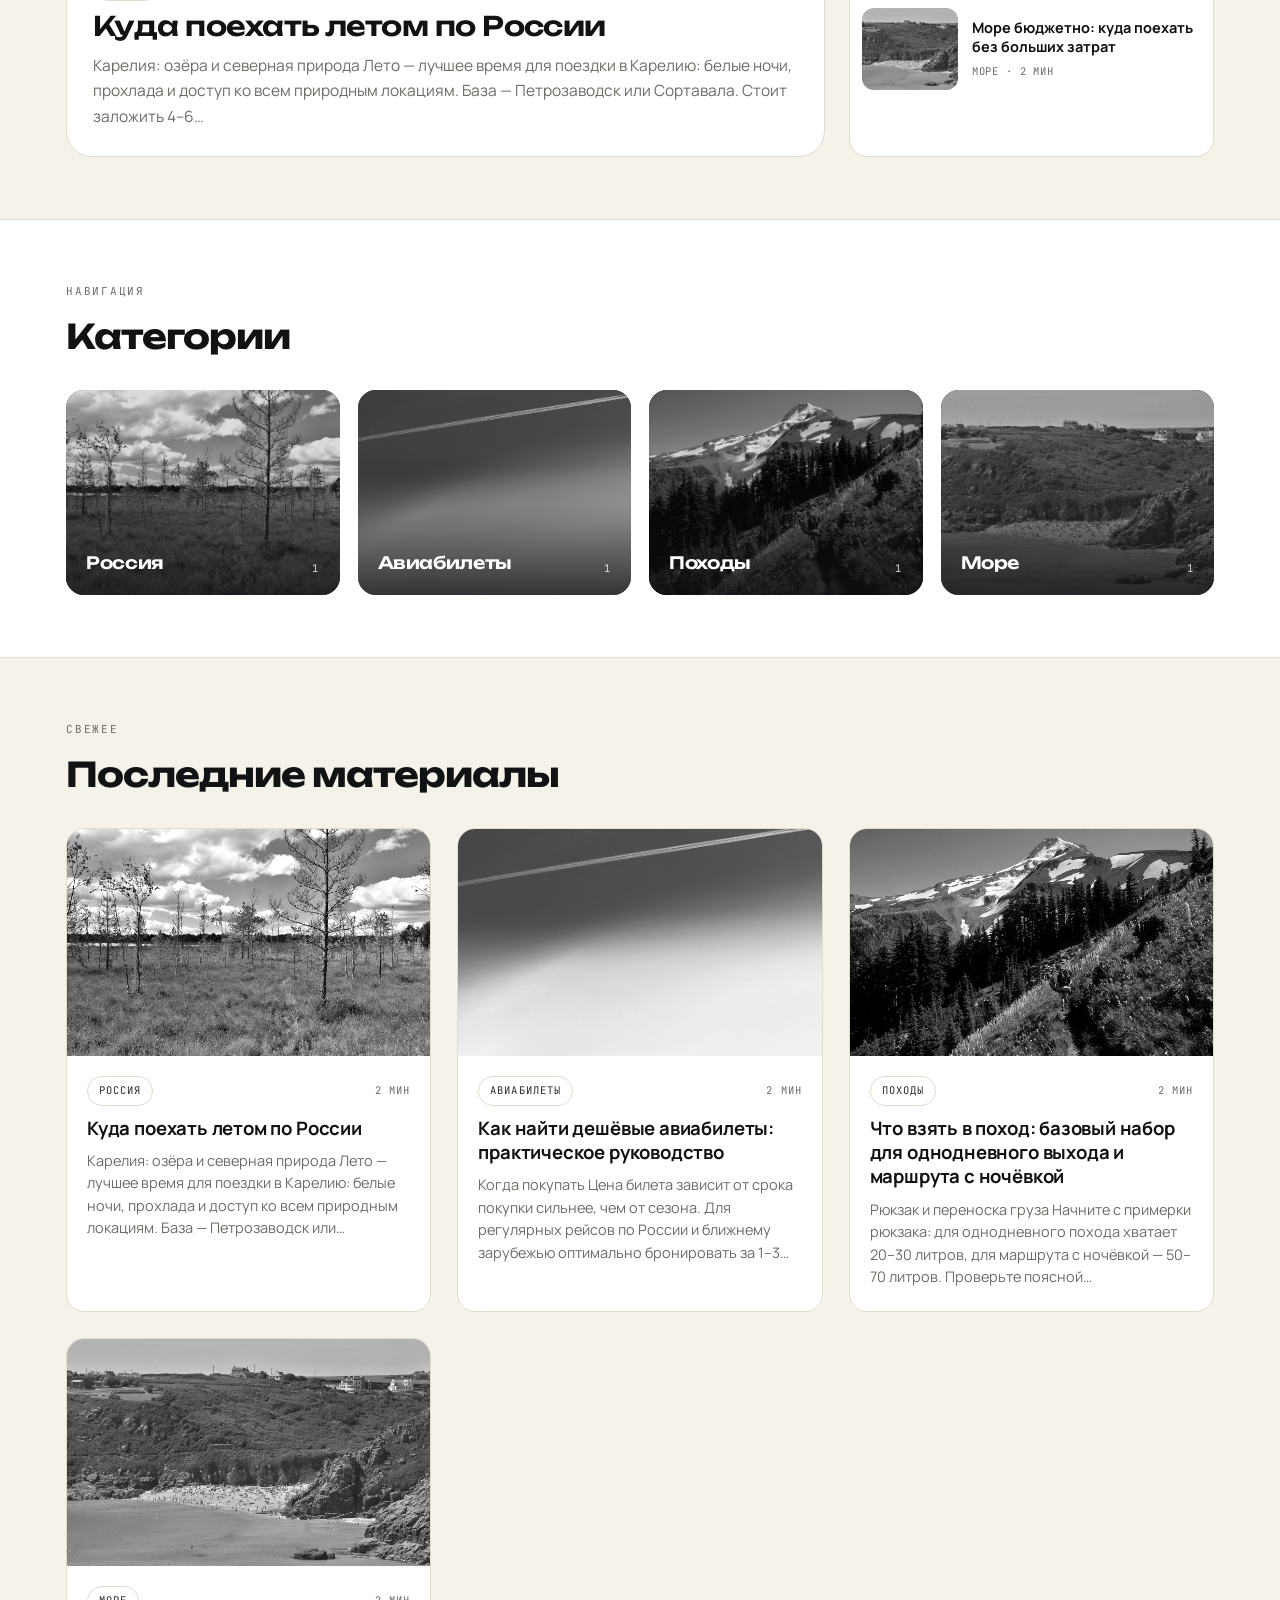
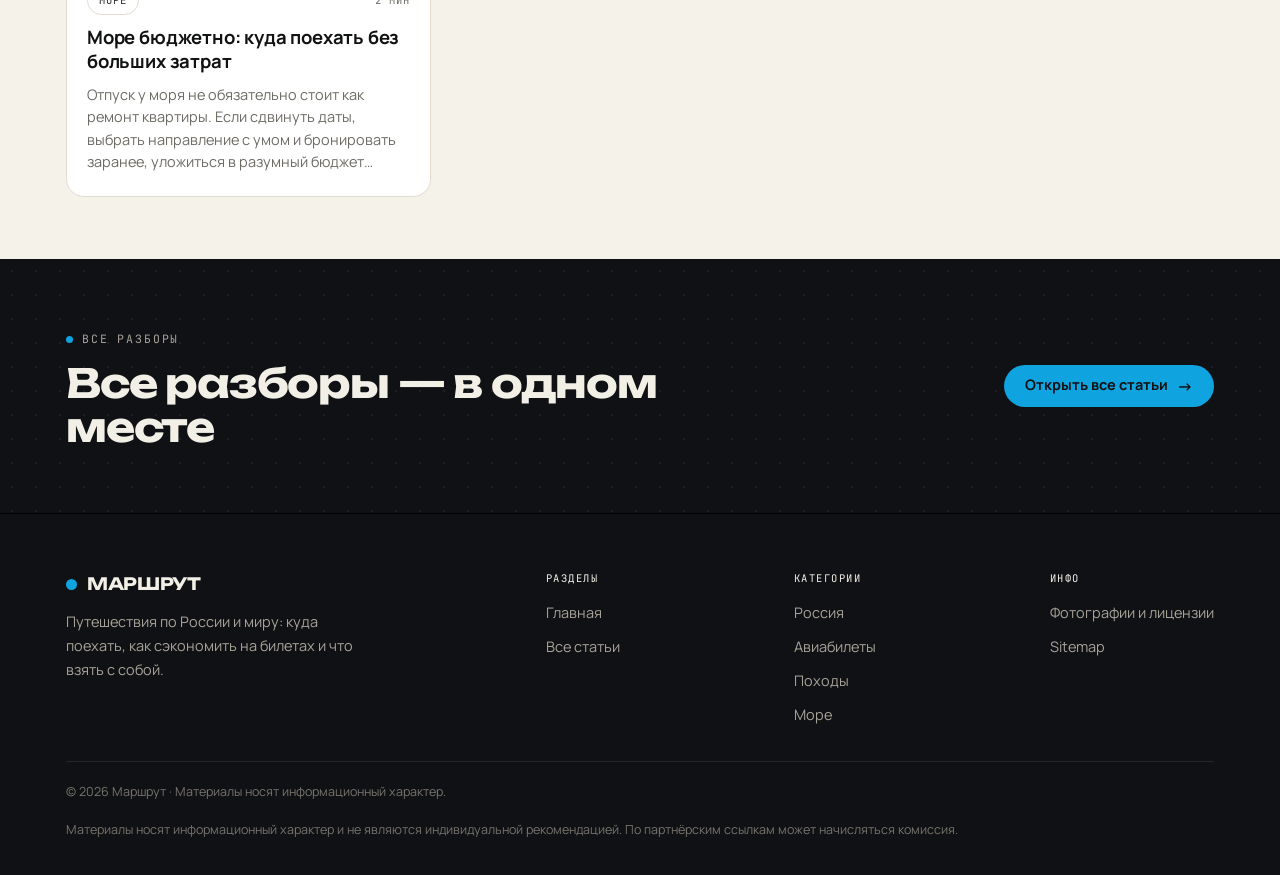
==== commit 954683e6: "deploy travel" ====
--- a/index.html
+++ b/index.html
@@ -20,7 +20,19 @@
 <link href="https://fonts.googleapis.com/css2?family=Lora:ital,wght@0,500;1,500&family=Manrope:wght@400;500;600;700;800&family=Unbounded:wght@400;500;600;700;800&family=JetBrains+Mono:wght@400;500&display=swap" rel="stylesheet">
 <link rel="stylesheet" href="style.css">
 <style>:root{--acc:#0FA3E0;--acc-ink:#111213;}</style>
+<!-- Yandex.Metrika counter -->
+<script type="text/javascript">
+(function(m,e,t,r,i,k,a){m[i]=m[i]||function(){(m[i].a=m[i].a||[]).push(arguments)};
+m[i].l=1*new Date();
+for (var j = 0; j < document.scripts.length; j++) {if (document.scripts[j].src === r) { return; }}
+k=e.createElement(t),a=e.getElementsByTagName(t)[0],k.async=1,k.src=r,a.parentNode.insertBefore(k,a)})
+(window, document, "script", "https://mc.yandex.ru/metrika/tag.js", "ym");
+ym(114657130, "init", {clickmap:true, trackLinks:true, accurateTrackBounce:true});
+</script>
+<noscript><div><img src="https://mc.yandex.ru/watch/114657130" style="position:absolute; left:-9999px;" alt="" /></div></noscript>
+<!-- /Yandex.Metrika counter -->
 </head>
+
 <body><header class="hdr"><div class="wrap hdr-in">
 <a class="brand" href="index.html"><i></i>Маршрут</a>
 <nav class="nav"><a href="index.html" class="on">Главная</a><a href="all.html" class="">Статьи</a><a href="all.html">Россия</a><a href="all.html">Авиабилеты</a></nav>
